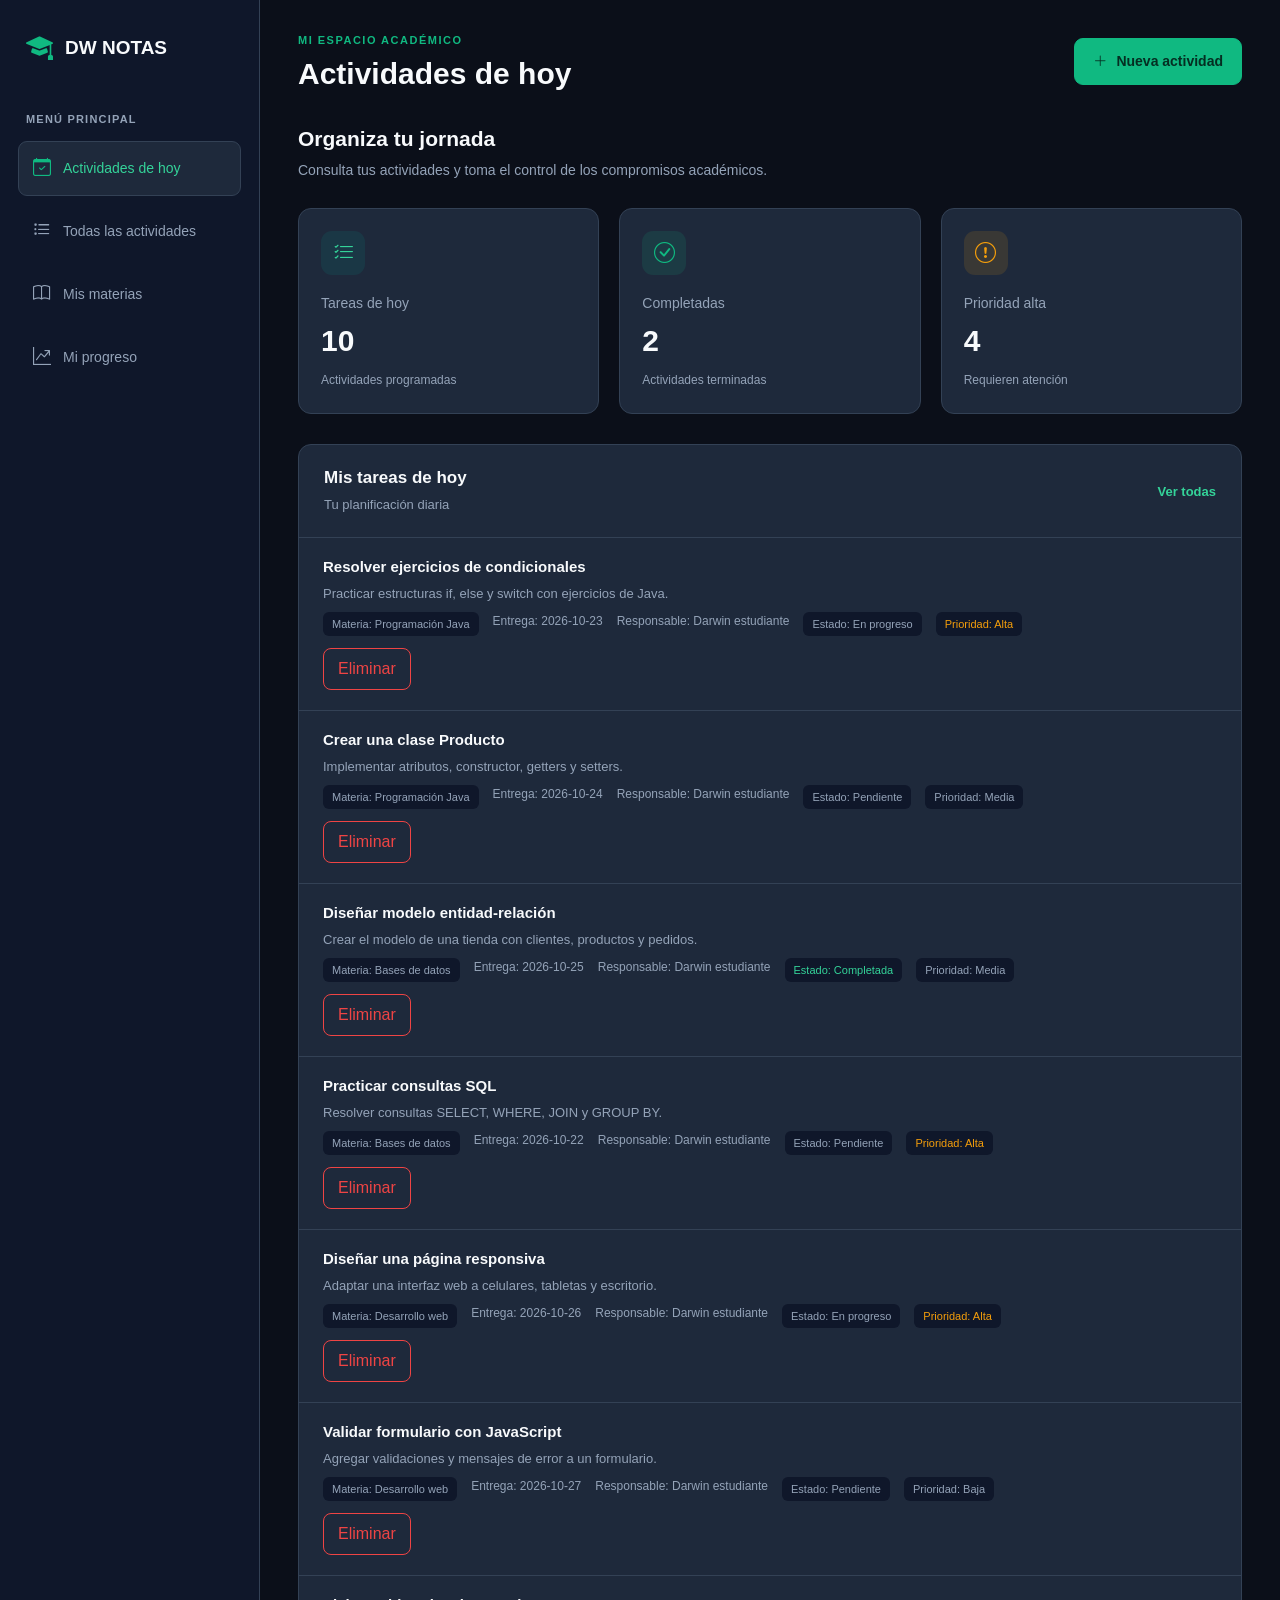
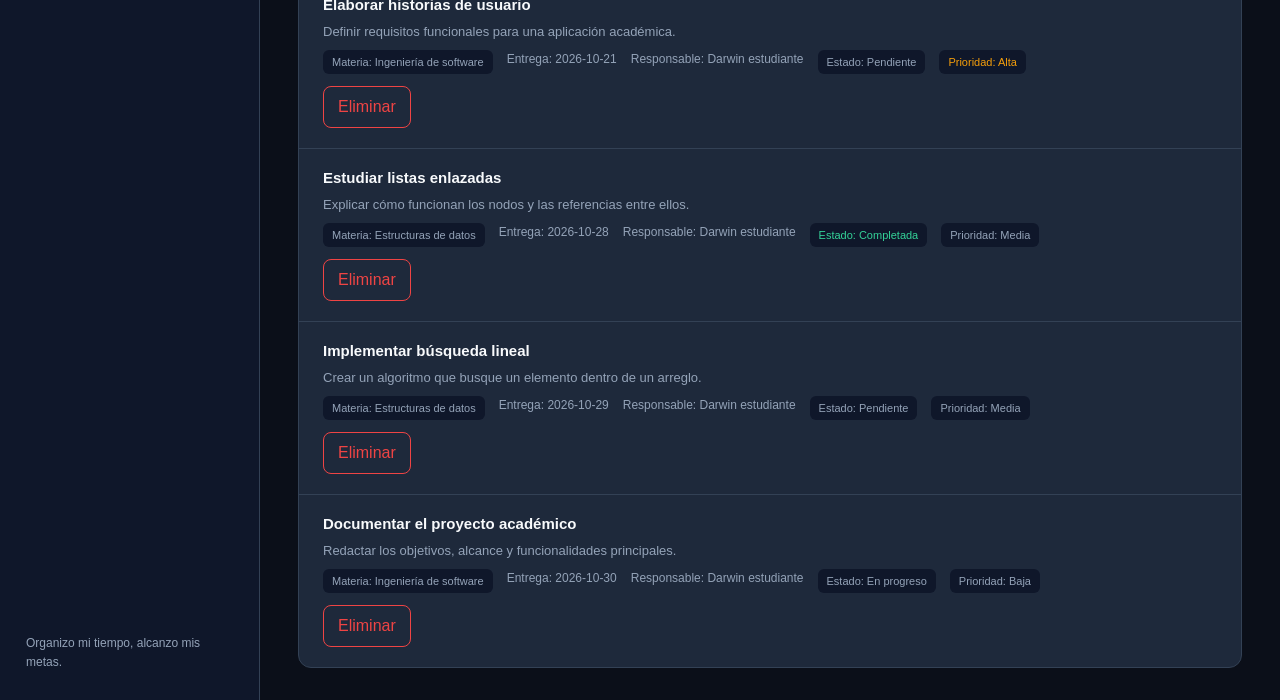
==== index.html @ fab7f5f1 "implementacion de frontend" ====
<!DOCTYPE html>
<html lang="es">

<head>
    <meta charset="UTF-8">
    <meta name="viewport" content="width=device-width, initial-scale=1.0">
    <title>Mi agenda de estudio</title>

    <link href="https://cdn.jsdelivr.net/npm/bootstrap@5.3.3/dist/css/bootstrap.min.css" rel="stylesheet">
    <link rel="stylesheet" href="https://cdn.jsdelivr.net/npm/bootstrap-icons@1.11.3/font/bootstrap-icons.min.css">

    <link rel="stylesheet" href="./css/main.css">


</head>

<body>

    <div class="aplicacion">

        <aside class="menu-lateral">

            <a href="#inicio" class="marca">
                <i class="bi bi-mortarboard-fill"></i>
                <span>DW NOTAS</span>
            </a>

            <p class="menu-titulo">MENÚ PRINCIPAL</p>

            <nav class="navegacion">

                <a href="#hoy" class="enlace-menu activo">
                    <i class="bi bi-calendar-check"></i>
                    <span>Actividades de hoy</span>
                </a>

                <a href="#actividades" class="enlace-menu">
                    <i class="bi bi-list-task"></i>
                    <span>Todas las actividades</span>
                </a>

                <a href="#materias" class="enlace-menu">
                    <i class="bi bi-book"></i>
                    <span>Mis materias</span>
                </a>

                <a href="#progreso" class="enlace-menu">
                    <i class="bi bi-graph-up-arrow"></i>
                    <span>Mi progreso</span>
                </a>

            </nav>

            <div class="menu-inferior">
                <p>Organizo mi tiempo, alcanzo mis metas.</p>
            </div>

        </aside>


        <main class="contenido-principal">

            <header class="barra-superior">

                <button class="boton-menu-movil" type="button" aria-label="Abrir menú">
                    <i class="bi bi-list"></i>
                </button>

                <div>
                    <p class="texto-superior">MI ESPACIO ACADÉMICO</p>
                    <h1 id="titulo-seccion">Actividades de hoy</h1>
                </div>

                <button id="boton-nueva-actividad" class="boton-nueva-actividad" type="button" data-bs-toggle="modal"
                    data-bs-target="#modalActividad">
                    <i class="bi bi-plus-lg"></i>
                    <span>Nueva actividad</span>
                </button>

            </header>


            <section id="hoy" class="seccion-contenido">

                <div class="bienvenida">
                    <h2>Organiza tu jornada</h2>
                    <p>
                        Consulta tus actividades y toma el control
                        de los compromisos académicos.
                    </p>
                </div>


                <div class="resumen-grid">

                    <article class="tarjeta-resumen">
                        <div class="icono-resumen icono-azul">
                            <i class="bi bi-list-check"></i>
                        </div>

                        <p>Tareas de hoy</p>
                        <h3>0</h3>
                        <span>Actividades programadas</span>
                    </article>

                    <article class="tarjeta-resumen">
                        <div class="icono-resumen icono-verde">
                            <i class="bi bi-check-circle"></i>
                        </div>

                        <p>Completadas</p>
                        <h3>0</h3>
                        <span>Actividades terminadas</span>
                    </article>

                    <article class="tarjeta-resumen">
                        <div class="icono-resumen icono-naranja">
                            <i class="bi bi-exclamation-circle"></i>
                        </div>

                        <p>Prioridad alta</p>
                        <h3>0</h3>
                        <span>Requieren atención</span>
                    </article>

                </div>

                <section class="panel-actividades">

                    <div class="encabezado-panel">

                        <div>
                            <h2>Mis tareas de hoy</h2>
                            <p>Tu planificación diaria</p>
                        </div>

                        <a href="#actividades" class="enlace-ver-todas">
                            Ver todas
                        </a>
                    </div>

                    <div class="estado-vacio">
                        <i class="bi bi-journal-check"></i>
                        <h3>Aún no tienes actividades</h3>
                        <p>
                            Cuando registres una tarea,
                            aparecerá aquí.
                        </p>
                    </div>
                    <div id="lista-actividades"></div>

                </section>

            </section>




            <section id="actividades" class="seccion-listado-actividades">

                <div class="encabezado-listado">
                    <div>
                        <h2>Todas las actividades</h2>
                        <p>Consulta y organiza tus actividades académicas.</p>
                    </div>
                </div>


                <div class="filtros-actividades">

                    <div class="busqueda-actividades">
                        <i class="bi bi-search"></i>
                        <input type="search" id="buscar-actividad" placeholder="Buscar actividad por nombre..."
                            aria-label="Buscar actividad por nombre">
                    </div>

                    <select id="filtro-estado" aria-label="Filtrar por estado">
                        <option value="">Todos los estados</option>
                        <option value="PENDIENTE">Pendientes</option>
                        <option value="EN_PROGRESO">En progreso</option>
                        <option value="COMPLETADA">Completadas</option>
                    </select>

                    <select id="filtro-prioridad" aria-label="Filtrar por prioridad">
                        <option value="">Todas las prioridades</option>
                        <option value="ALTA">Alta</option>
                        <option value="MEDIA">Media</option>
                        <option value="BAJA">Baja</option>
                    </select>

                    <select id="filtro-materia" aria-label="Filtrar por materia">
                        <option value="">Todas las materias</option>
                    </select>

                    <button type="button" id="limpiar-filtros" class="boton-limpiar-filtros">
                        <i class="bi bi-arrow-counterclockwise"></i>
                        Limpiar
                    </button>

                </div>


                <p id="contador-actividades" class="contador-actividades">
                    No hay actividades registradas.
                </p>


                <div id="listado-todas-actividades" class="lista-todas-actividades">

                    <div id="vacio-listado-actividades" class="estado-vacio-listado">
                        <i class="bi bi-journal-text"></i>
                        <h3>No hay actividades para mostrar</h3>
                        <p>Registra una nueva actividad o cambia los filtros.</p>
                    </div>

                </div>

            </section>


            <!-- VENTANA EMERGENTE, PARA REGISTRAR NUEVA ACTIVIDAD -->
            <div class="modal fade" id="modalActividad" tabindex="-1" aria-labelledby="tituloModalActividad"
                aria-hidden="true">

                <div class="modal-dialog modal-dialog-centered">
                    <div class="modal-content modal-academico">

                        <div class="modal-header">
                            <div>
                                <h2 class="modal-title fs-5" id="tituloModalActividad">
                                    Nueva actividad
                                </h2>
                                <p class="texto-modal mb-0">
                                    Registra un compromiso académico.
                                </p>
                            </div>

                            <button type="button" class="btn-close btn-close-white" data-bs-dismiss="modal"
                                aria-label="Cerrar"></button>
                        </div>

                        <form id="formulario-actividad">

                            <div class="modal-body">

                                <div class="mb-3">
                                    <label for="nombre" class="form-label">
                                        Nombre de la actividad *
                                    </label>
                                    <input type="text" class="form-control" id="nombre" maxlength="120"
                                        placeholder="Ej. Proyecto de Java" required>
                                </div>

                                <div class="mb-3">
                                    <label for="descripcion" class="form-label">
                                        Descripción
                                    </label>
                                    <textarea class="form-control" id="descripcion" rows="3" maxlength="1000"
                                        placeholder="Detalles de la actividad"></textarea>
                                </div>


                                <div class="mb-3">
                                    <label for="materia" class="form-label">
                                        Materia
                                    </label>
                                    <select class="form-select" id="materia" name="materia" required>
                                        <option value="" selected disabled>
                                            Selecciona una materia
                                        </option>
                                    </select>
                                </div>


                                <div class="mb-3">
                                    <label for="asignadoA" class="form-label">
                                        Responsable
                                    </label>
                                    <input type="text" class="form-control" id="asignadoA" maxlength="100"
                                        placeholder="Nombre del responsable">
                                </div>

                                <div class="mb-3">
                                    <label for="fechaEntrega" class="form-label">
                                        Fecha de entrega *
                                    </label>
                                    <input type="date" class="form-control" id="fechaEntrega" required>
                                </div>

                                <div class="row">
                                    <div class="col-md-6 mb-3">
                                        <label for="estado" class="form-label">
                                            Estado
                                        </label>
                                        <select class="form-select" id="estado">
                                            <option value="PENDIENTE">Pendiente</option>
                                            <option value="EN_PROGRESO">En progreso</option>
                                            <option value="COMPLETADA">Completada</option>
                                        </select>
                                    </div>

                                    <div class="col-md-6 mb-3">
                                        <label for="prioridad" class="form-label">
                                            Prioridad
                                        </label>
                                        <select class="form-select" id="prioridad">
                                            <option value="BAJA">Baja</option>
                                            <option value="MEDIA" selected>Media</option>
                                            <option value="ALTA">Alta</option>
                                        </select>
                                    </div>
                                </div>

                            </div>

                            <div class="modal-footer">
                                <button type="button" class="btn btn-cancelar" data-bs-dismiss="modal">
                                    Cancelar
                                </button>

                                <button type="submit" class="btn btn-guardar">
                                    Guardar actividad
                                </button>
                            </div>

                        </form>

                    </div>
                </div>
            </div>




            <section id="materias" class="seccion-materias">

                <div class="encabezado-materias">
                    <div>
                        <h2>Mis materias</h2>
                        <p>Organiza tus asignaturas en un solo lugar.</p>
                    </div>

                    <button type="button" class="boton-nueva-materia" data-bs-toggle="modal"
                        data-bs-target="#modalMateria">

                        <i class="bi bi-plus-lg"></i>
                        Nueva materia
                    </button>
                </div>

                <div class="resumen-materias">
                    <i class="bi bi-book-half"></i>
                    <div>
                        <p>Materias registradas</p>
                        <strong id="total-materias">0</strong>
                    </div>
                </div>

                <div id="lista-materias" class="lista-materias">

                    <div class="estado-vacio-materias" id="vacio-materias">
                        <i class="bi bi-journal-plus"></i>
                        <h3>Aún no tienes materias</h3>
                        <p>Registra tu primera materia para comenzar.</p>
                    </div>

                </div>

            </section>


            <div class="modal fade" id="modalMateria" tabindex="-1" aria-labelledby="tituloModalMateria"
                aria-hidden="true">

                <div class="modal-dialog modal-dialog-centered">
                    <div class="modal-content modal-materia">

                        <div class="modal-header">
                            <div>
                                <h2 class="modal-title fs-5" id="tituloModalMateria">
                                    Nueva materia
                                </h2>
                                <p class="mb-0 texto-modal">
                                    Completa los datos de la asignatura.
                                </p>
                            </div>

                            <button type="button" class="btn-close btn-close-white" data-bs-dismiss="modal"
                                aria-label="Cerrar"></button>
                        </div>

                        <form id="formulario-materia">

                            <div class="modal-body">

                                <div class="mb-3">
                                    <label for="nombre-materia" class="form-label">
                                        Nombre de la materia *
                                    </label>

                                    <input type="text" class="form-control" id="nombre-materia" maxlength="100"
                                        placeholder="Ej. Programación Java" required>
                                </div>

                                <div class="mb-3">
                                    <label for="descripcion-materia" class="form-label">
                                        Descripción
                                    </label>

                                    <textarea class="form-control" id="descripcion-materia" rows="3" maxlength="500"
                                        placeholder="Descripción de la asignatura"></textarea>
                                </div>

                            </div>

                            <div class="modal-footer">
                                <button type="button" class="btn btn-cancelar" data-bs-dismiss="modal">
                                    Cancelar
                                </button>

                                <button type="submit" class="btn btn-guardar">
                                    Guardar materia
                                </button>
                            </div>

                        </form>

                    </div>
                </div>
            </div>



            <section id="progreso" class="seccion-progreso">

                <div class="encabezado-progreso">
                    <div>
                        <h2>Mi progreso académico</h2>
                        <p>Consulta tu avance y el estado de tus actividades.</p>
                    </div>
                </div>


                <div class="resumen-progreso">

                    <article class="tarjeta-progreso">
                        <span>Total de actividades</span>
                        <strong id="progreso-total">0</strong>
                    </article>

                    <article class="tarjeta-progreso">
                        <span>Completadas</span>
                        <strong id="progreso-completadas">0</strong>
                    </article>

                    <article class="tarjeta-progreso">
                        <span>Pendientes</span>
                        <strong id="progreso-pendientes">0</strong>
                    </article>

                    <article class="tarjeta-progreso">
                        <span>Vencidas</span>
                        <strong id="progreso-vencidas">0</strong>
                    </article>

                </div>


                <article class="panel-cumplimiento">

                    <div class="encabezado-cumplimiento">
                        <h3>Porcentaje de cumplimiento</h3>
                        <strong id="progreso-porcentaje">0%</strong>
                    </div>

                    <div class="barra-progreso" role="progressbar" aria-label="Progreso de actividades completadas"
                        aria-valuemin="0" aria-valuemax="100" aria-valuenow="0" id="barra-progreso">
                        <div class="barra-progreso-valor" id="barra-progreso-valor"></div>
                    </div>

                    <p id="mensaje-progreso">
                        Tus actividades aparecerán aquí cuando las registres.
                    </p>

                </article>


                <article class="panel-progreso-materias">

                    <div class="encabezado-progreso-materias">
                        <h3>Progreso por materia</h3>
                        <p>Actividades completadas y pendientes por asignatura.</p>
                    </div>

                    <div id="lista-progreso-materias">
                        <p class="estado-vacio-progreso">
                            Aún no hay actividades para mostrar.
                        </p>
                    </div>

                </article>

            </section>







            <!--Nueva implementacion -->

        </main>

    </div>


    <script src="https://cdn.jsdelivr.net/npm/bootstrap@5.3.3/dist/js/bootstrap.bundle.min.js">
    </script>

    <script src="https://cdn.jsdelivr.net/npm/bootstrap@5.3.3/dist/js/bootstrap.bundle.min.js"></script>

    <script type="module" src="js/materias.js"></script>
    <script type="module" src="js/actividades.js"></script>
    <script type="module" src="js/nueva-actividad.js"></script>
    <script type="module" src="js/progreso.js"></script>
    <script src="js/navegacion.js"></script>
    <script type="module" src="js/temporal.js"></script>
</body>

</html>
---- css/main.css ----
@import url("./actividades.css");
@import url("./materias.css");
@import url("./nueva-actividad.css");
@import url("./progreso.css");
@import url("./root.css");
@import url("./style.css");
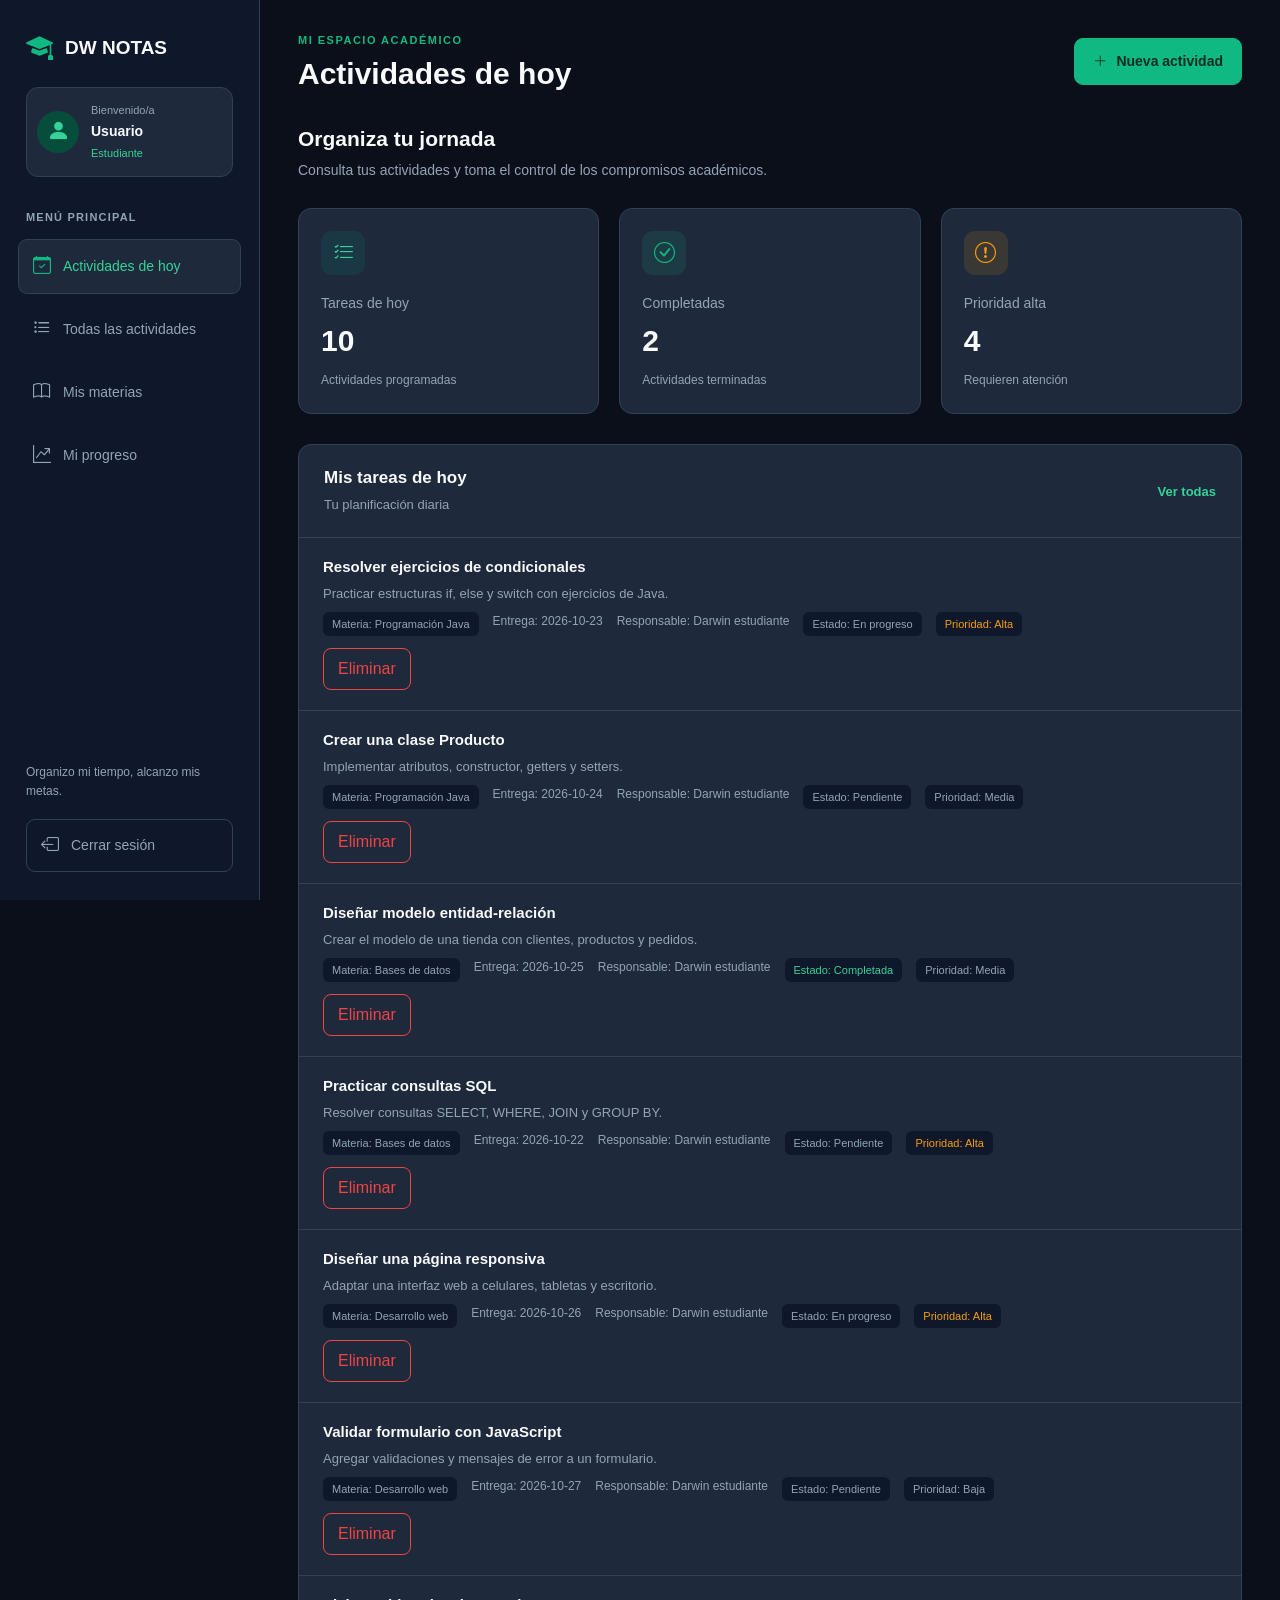
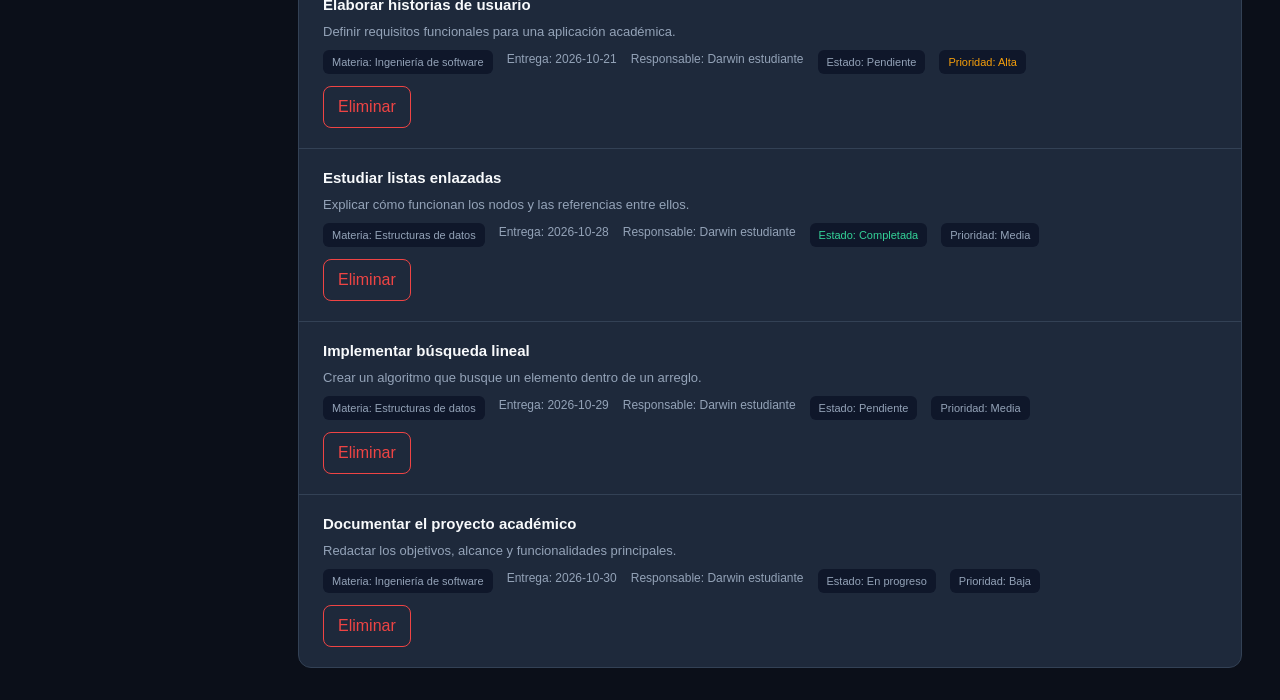
==== commit 7bb685fa: "implementacion login frontend, integracion a banner de la agenda" ====
--- a/index.html
+++ b/index.html
@@ -20,11 +20,25 @@
 
         <aside class="menu-lateral">
 
+
             <a href="#inicio" class="marca">
                 <i class="bi bi-mortarboard-fill"></i>
                 <span>DW NOTAS</span>
             </a>
 
+            <div class="perfil-usuario">
+                <div class="avatar-usuario">
+                    <i class="bi bi-person-fill"></i>
+                </div>
+
+                <div class="datos-usuario">
+                    <span class="saludo-usuario">Bienvenido/a</span>
+                    <strong id="nombre-usuario">Usuario</strong>
+                    <span class="rol-usuario">Estudiante</span>
+                </div>
+            </div>
+
+
             <p class="menu-titulo">MENÚ PRINCIPAL</p>
 
             <nav class="navegacion">
@@ -50,10 +64,16 @@
                 </a>
 
             </nav>
-
+            
             <div class="menu-inferior">
                 <p>Organizo mi tiempo, alcanzo mis metas.</p>
+
+                <a href="./login.html" class="enlace-cerrar-sesion">
+                    <i class="bi bi-box-arrow-left"></i>
+                    <span>Cerrar sesión</span>
+                </a>
             </div>
+        
 
         </aside>
 
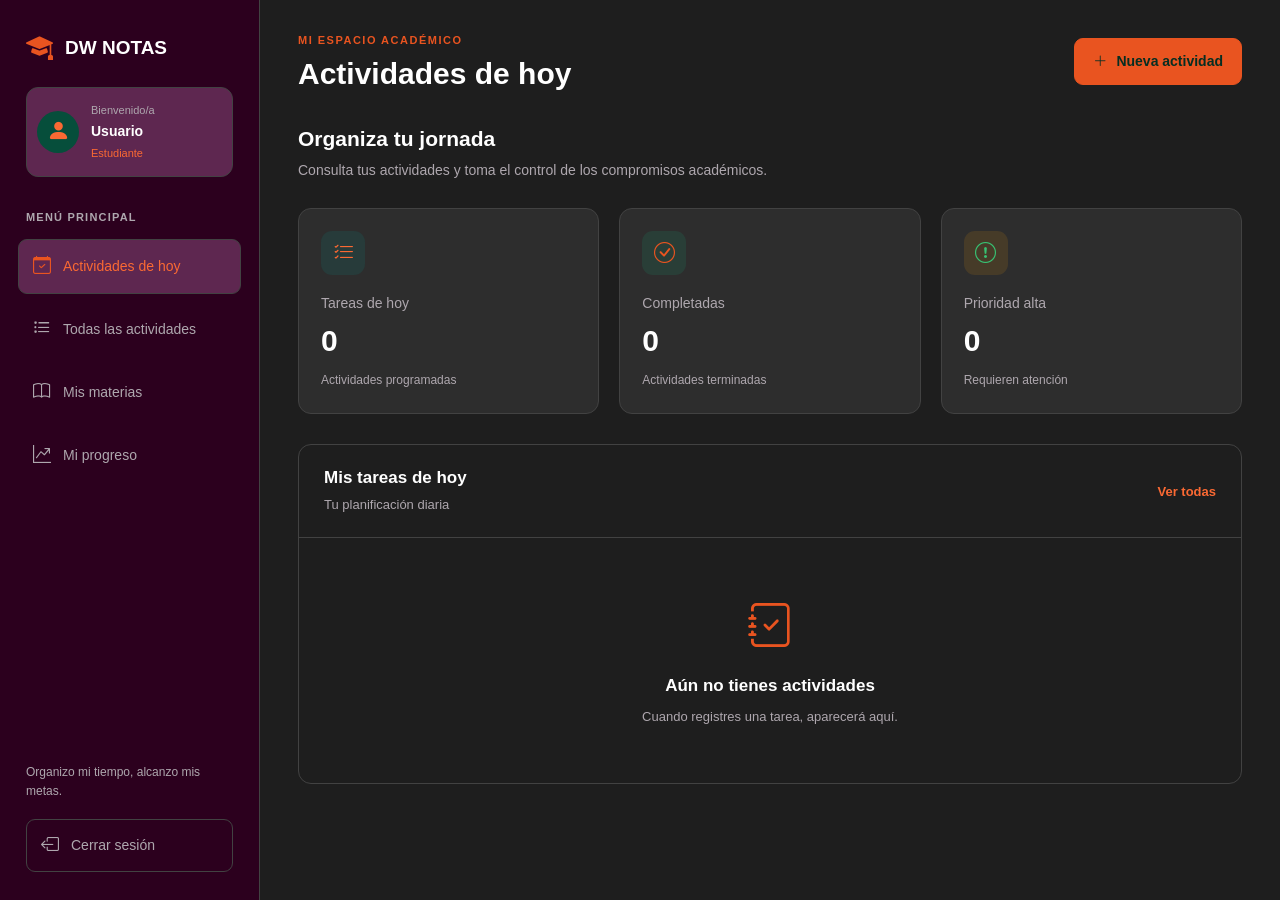
==== commit d4b0019f: "refactorizacion general" ====
--- a/index.html
+++ b/index.html
@@ -545,7 +545,7 @@
     <script type="module" src="js/nueva-actividad.js"></script>
     <script type="module" src="js/progreso.js"></script>
     <script src="js/navegacion.js"></script>
-    <script type="module" src="js/temporal.js"></script>
+    
 </body>
 
 </html>
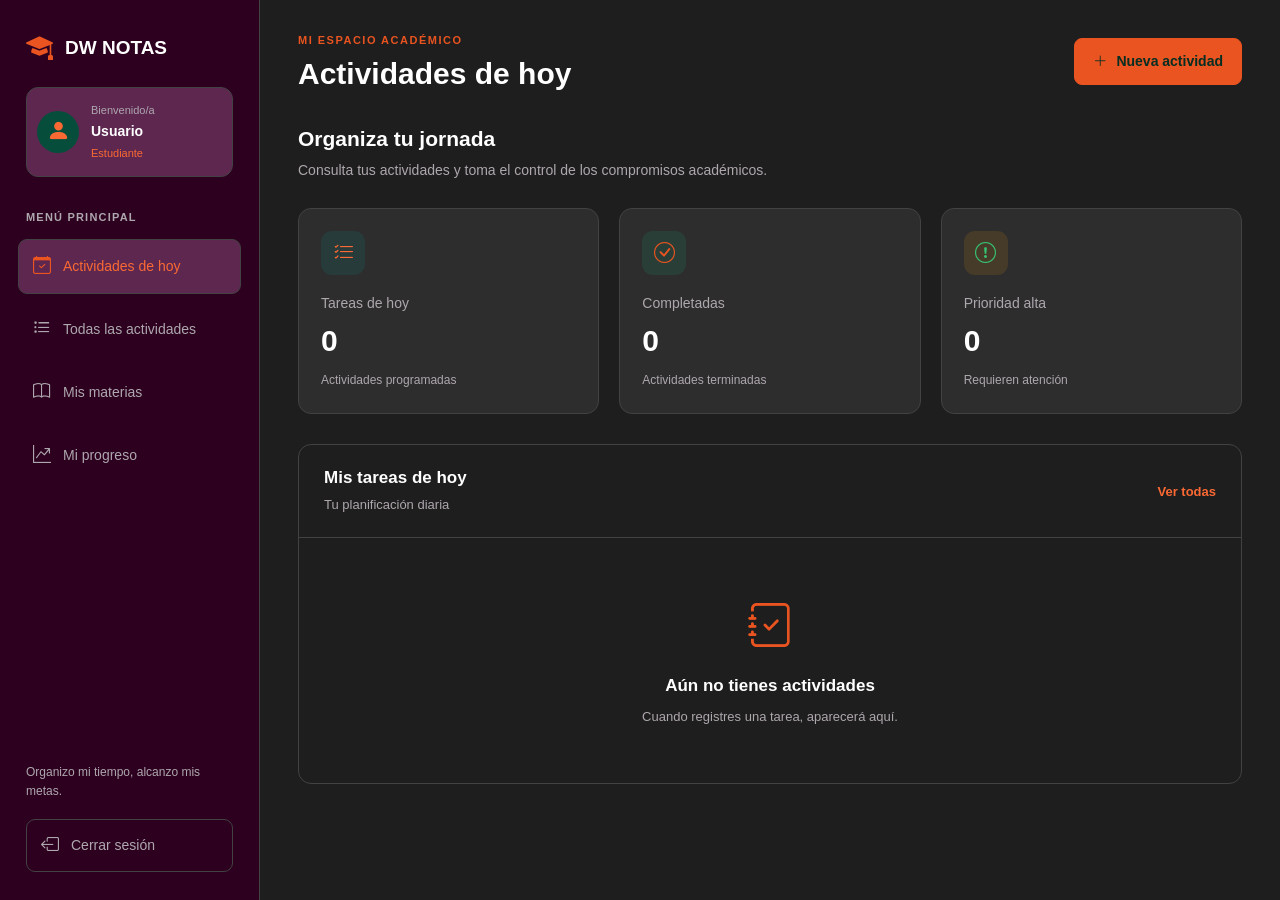
==== commit 251fe118: "Refactorizacion de estilos" ====
--- a/index.html
+++ b/index.html
@@ -91,7 +91,7 @@
                     <h1 id="titulo-seccion">Actividades de hoy</h1>
                 </div>
 
-                <button id="boton-nueva-actividad" class="boton-nueva-actividad" type="button" data-bs-toggle="modal"
+                <button id="boton-nueva-actividad" class="btn-principal nueva-actividad" type="button" data-bs-toggle="modal"
                     data-bs-target="#modalActividad">
                     <i class="bi bi-plus-lg"></i>
                     <span>Nueva actividad</span>
@@ -338,7 +338,7 @@
                                     Cancelar
                                 </button>
 
-                                <button type="submit" class="btn btn-guardar">
+                                <button type="submit" class="btn-principal btn-guardar">
                                     Guardar actividad
                                 </button>
                             </div>
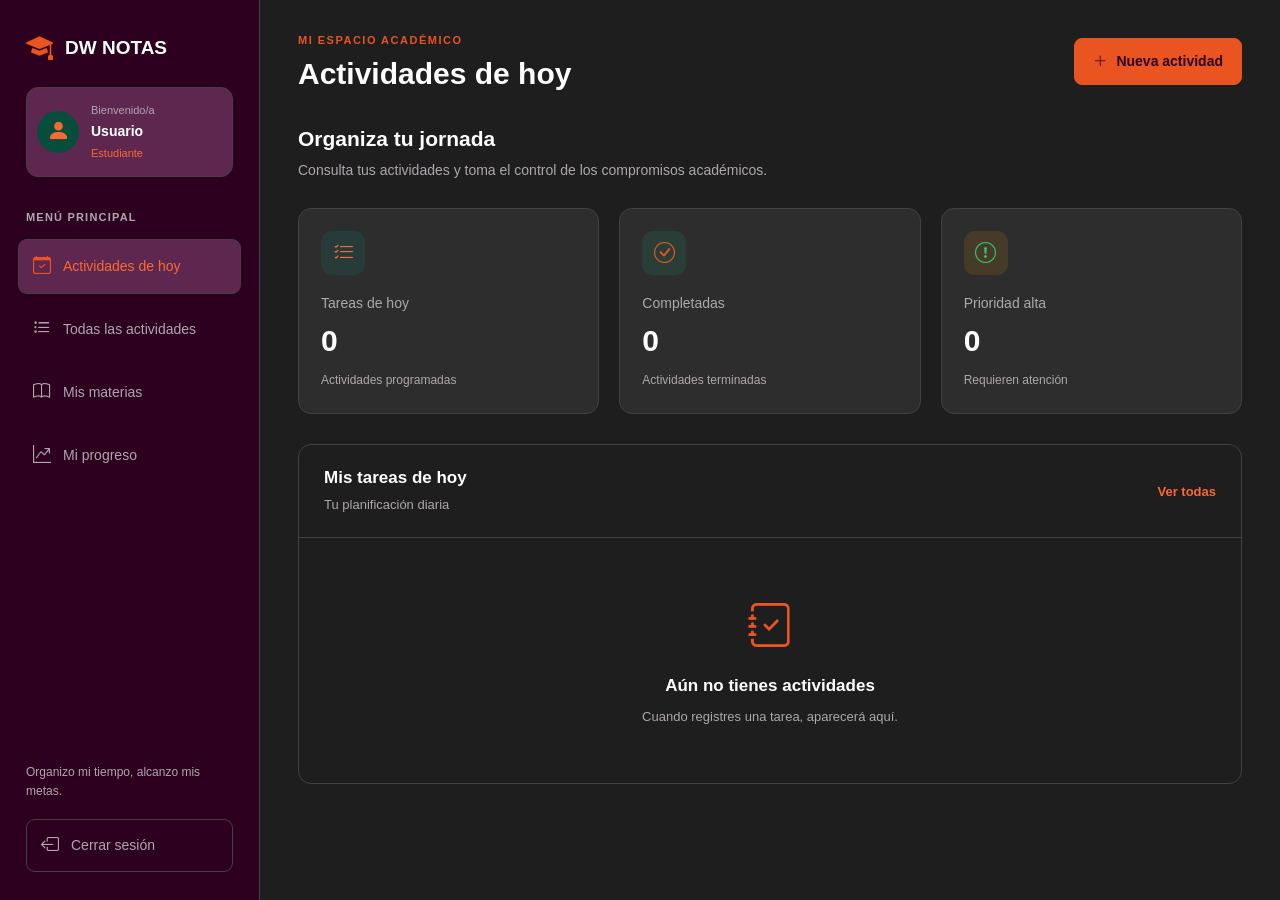
==== commit 3fa0ff69: "Refactorizacion de estilos" ====
--- a/index.html
+++ b/index.html
@@ -334,7 +334,7 @@
                             </div>
 
                             <div class="modal-footer">
-                                <button type="button" class="btn btn-cancelar" data-bs-dismiss="modal">
+                                <button type="button" class="btn-secundario btn-cancelar" data-bs-dismiss="modal">
                                     Cancelar
                                 </button>
 
@@ -438,7 +438,7 @@
                                     Cancelar
                                 </button>
 
-                                <button type="submit" class="btn btn-guardar">
+                                <button type="submit" class="btn-principal btn-guardar">
                                     Guardar materia
                                 </button>
                             </div>
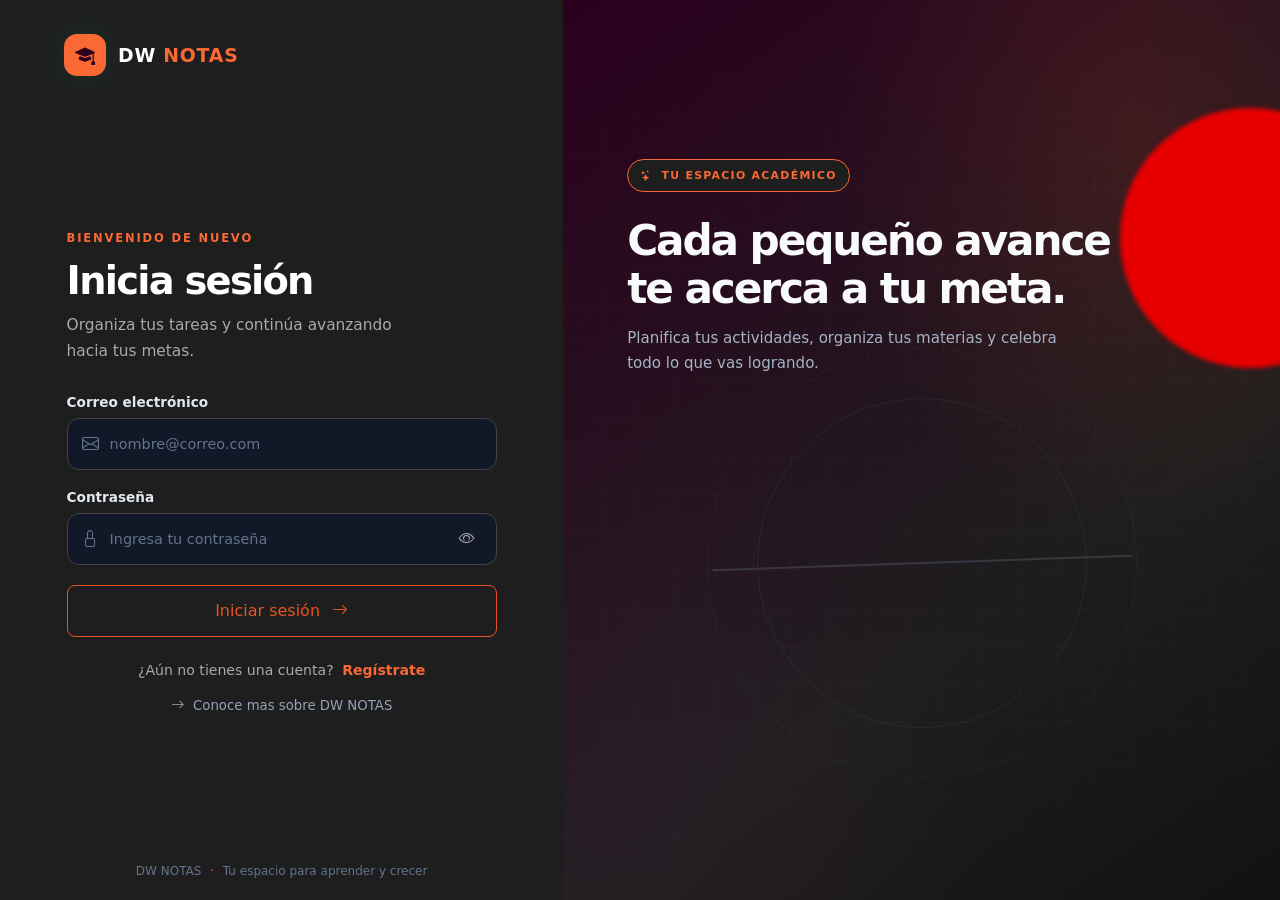
==== commit 3887e479: "implementacion de funcionalidades, integracion a backend" ====
--- a/index.html
+++ b/index.html
@@ -33,8 +33,8 @@
 
                 <div class="datos-usuario">
                     <span class="saludo-usuario">Bienvenido/a</span>
-                    <strong id="nombre-usuario">Usuario</strong>
-                    <span class="rol-usuario">Estudiante</span>
+                    <strong id="nombre-usuario"></strong>
+                    <span class="rol-usuario" id="rol-usuario"></span>
                 </div>
             </div>
 
@@ -64,16 +64,15 @@
                 </a>
 
             </nav>
-            
+
             <div class="menu-inferior">
                 <p>Organizo mi tiempo, alcanzo mis metas.</p>
-
-                <a href="./login.html" class="enlace-cerrar-sesion">
+                <a href="#" id="cerrar-sesion" class="enlace-cerrar-sesion">
                     <i class="bi bi-box-arrow-left"></i>
                     <span>Cerrar sesión</span>
                 </a>
             </div>
-        
+
 
         </aside>
 
@@ -91,8 +90,8 @@
                     <h1 id="titulo-seccion">Actividades de hoy</h1>
                 </div>
 
-                <button id="boton-nueva-actividad" class="btn-principal nueva-actividad" type="button" data-bs-toggle="modal"
-                    data-bs-target="#modalActividad">
+                <button id="boton-nueva-actividad" class="btn-principal nueva-actividad" type="button"
+                    data-bs-toggle="modal" data-bs-target="#modalActividad">
                     <i class="bi bi-plus-lg"></i>
                     <span>Nueva actividad</span>
                 </button>
@@ -259,7 +258,7 @@
                                 aria-label="Cerrar"></button>
                         </div>
 
-                        <form id="formulario-actividad">
+                        <form id="formulario-actividad" novalidate>
 
                             <div class="modal-body">
 
@@ -269,6 +268,8 @@
                                     </label>
                                     <input type="text" class="form-control" id="nombre" maxlength="120"
                                         placeholder="Ej. Proyecto de Java" required>
+
+                                    <small class="field-error" id="nombre-error"></small>
                                 </div>
 
                                 <div class="mb-3">
@@ -277,6 +278,8 @@
                                     </label>
                                     <textarea class="form-control" id="descripcion" rows="3" maxlength="1000"
                                         placeholder="Detalles de la actividad"></textarea>
+
+                                    <small class="field-error" id="descripcion-error"></small>
                                 </div>
 
 
@@ -289,6 +292,8 @@
                                             Selecciona una materia
                                         </option>
                                     </select>
+
+                                    <small class="field-error" id="materia-error"></small>
                                 </div>
 
 
@@ -298,6 +303,8 @@
                                     </label>
                                     <input type="text" class="form-control" id="asignadoA" maxlength="100"
                                         placeholder="Nombre del responsable">
+
+                                    <small class="field-error" id="asignadoA-error"></small>
                                 </div>
 
                                 <div class="mb-3">
@@ -305,30 +312,19 @@
                                         Fecha de entrega *
                                     </label>
                                     <input type="date" class="form-control" id="fechaEntrega" required>
-                                </div>
-
-                                <div class="row">
-                                    <div class="col-md-6 mb-3">
-                                        <label for="estado" class="form-label">
-                                            Estado
-                                        </label>
-                                        <select class="form-select" id="estado">
-                                            <option value="PENDIENTE">Pendiente</option>
-                                            <option value="EN_PROGRESO">En progreso</option>
-                                            <option value="COMPLETADA">Completada</option>
-                                        </select>
-                                    </div>
-
-                                    <div class="col-md-6 mb-3">
-                                        <label for="prioridad" class="form-label">
-                                            Prioridad
-                                        </label>
-                                        <select class="form-select" id="prioridad">
-                                            <option value="BAJA">Baja</option>
-                                            <option value="MEDIA" selected>Media</option>
-                                            <option value="ALTA">Alta</option>
-                                        </select>
-                                    </div>
+
+                                    <small class="field-error" id="fechaEntrega-error"></small>
+                                </div>
+
+                                <div class="mb-3">
+                                    <label for="prioridad" class="form-label">
+                                        Prioridad
+                                    </label>
+                                    <select class="form-select" id="prioridad">
+                                        <option value="BAJA">Baja</option>
+                                        <option value="MEDIA" selected>Media</option>
+                                        <option value="ALTA">Alta</option>
+                                    </select>
                                 </div>
 
                             </div>
@@ -360,7 +356,7 @@
                         <p>Organiza tus asignaturas en un solo lugar.</p>
                     </div>
 
-                    <button type="button" class="boton-nueva-materia" data-bs-toggle="modal"
+                    <button type="button" class="btn-principal boton-nueva-materia" data-bs-toggle="modal"
                         data-bs-target="#modalMateria">
 
                         <i class="bi bi-plus-lg"></i>
@@ -434,7 +430,7 @@
                             </div>
 
                             <div class="modal-footer">
-                                <button type="button" class="btn btn-cancelar" data-bs-dismiss="modal">
+                                <button type="button" class="btn-secundario btn-cancelar" data-bs-dismiss="modal">
                                     Cancelar
                                 </button>
 
@@ -523,6 +519,48 @@
             </section>
 
 
+            <!-- Confirmación para eliminar actividades -->
+            <div class="modal fade" id="modalConfirmarEliminacion" tabindex="-1"
+                aria-labelledby="tituloConfirmarEliminacion" aria-hidden="true">
+
+                <div class="modal-dialog modal-dialog-centered">
+                    <div class="modal-content modal-confirmacion">
+
+                        <div class="modal-body text-center">
+
+                            <div class="icono-confirmacion-eliminar">
+                                <i class="bi bi-trash3"></i>
+                            </div>
+
+                            <h5 id="tituloConfirmarEliminacion">
+                                ¿Eliminar actividad?
+                            </h5>
+
+                            <p class="mensaje-confirmacion">
+                                ¿Estás seguro de que deseas eliminar
+                                <strong id="nombreActividadEliminar"></strong>?
+                                Esta acción no se puede deshacer.
+                            </p>
+
+                            <div class="botones-confirmacion">
+                                <button type="button" class="btn-secundario btn-cancelar-eliminacion"
+                                    data-bs-dismiss="modal">
+                                    Cancelar
+                                </button>
+
+                                <button type="button" class="boton-eliminar btn-confirmar-eliminacion"
+                                    id="confirmarEliminarActividad">
+                                    Eliminar
+                                </button>
+                            </div>
+
+                        </div>
+
+                    </div>
+                </div>
+            </div>
+
+
 
 
 
@@ -540,12 +578,13 @@
 
     <script src="https://cdn.jsdelivr.net/npm/bootstrap@5.3.3/dist/js/bootstrap.bundle.min.js"></script>
 
-    <script type="module" src="js/materias.js"></script>
-    <script type="module" src="js/actividades.js"></script>
-    <script type="module" src="js/nueva-actividad.js"></script>
-    <script type="module" src="js/progreso.js"></script>
-    <script src="js/navegacion.js"></script>
-    
+    <script type="module" src="./js/perfil-usuario.js"></script>
+    <script type="module" src="./js/materias.js"></script>
+    <script type="module" src="./js/actividades.js"></script>
+    <script type="module" src="./js/nueva-actividad.js"></script>
+    <script type="module" src="./js/progreso.js"></script>
+    <script src="./js/navegacion.js"></script>
+
 </body>
 
 </html>
